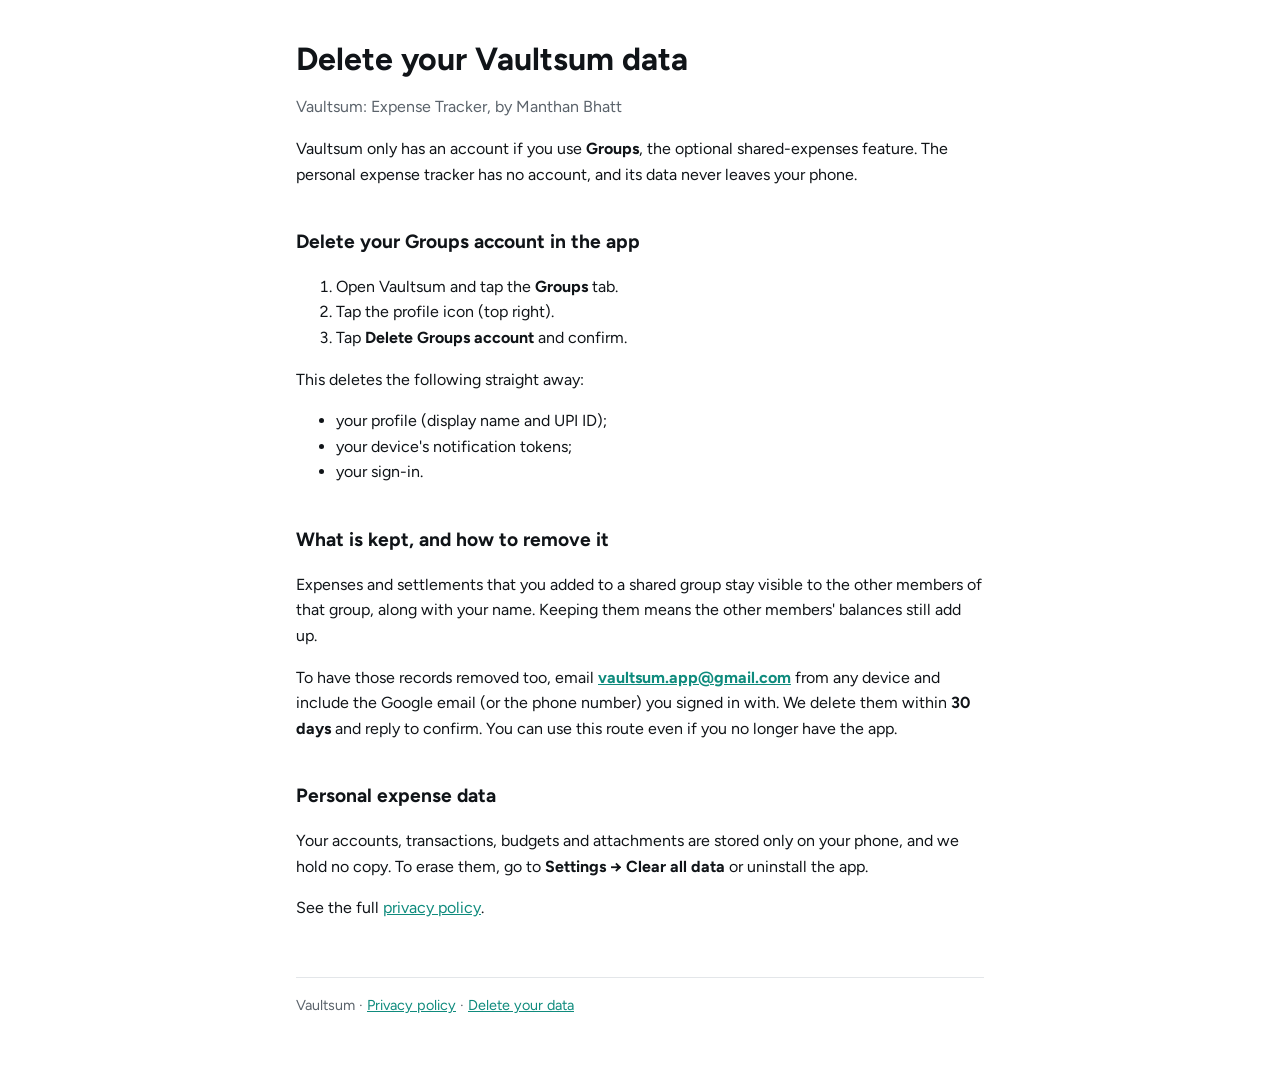
==== delete-account/index.html @ 0e84032a "Vaultsum privacy policy and account deletion pages" ====
<!doctype html>
<html lang="en">
<head>
<meta charset="utf-8">
<meta name="viewport" content="width=device-width, initial-scale=1">
<title>Delete your data · Vaultsum</title>
<link rel="preconnect" href="https://fonts.googleapis.com">
<link href="https://fonts.googleapis.com/css2?family=Figtree:wght@400;600;700&display=swap" rel="stylesheet">
<style>
  :root { --bg:#fff; --ink:#101418; --muted:#5b636b; --line:#e3e6e9; --teal:#0f8b7d; --tint:#f4f6f7; color-scheme: light dark; }
  @media (prefers-color-scheme: dark) { :root { --bg:#0f1215; --ink:#e8ebee; --muted:#9aa3ab; --line:#262c31; --teal:#4fd1bf; --tint:#171b1f; } }
  * { box-sizing: border-box; }
  body { margin:0; background:var(--bg); color:var(--ink); font:16px/1.6 Figtree, system-ui, sans-serif; }
  main { max-width:720px; margin:0 auto; padding:40px 16px 64px; }
  h1 { font-size:2rem; line-height:1.2; margin:0 0 8px; }
  h2 { font-size:1.2rem; margin:40px 0 8px; }
  p, li { color:var(--ink); }
  em { color:var(--muted); font-style:normal; }
  a { color:var(--teal); }
  code { background:var(--tint); padding:1px 5px; border-radius:6px; font-size:.92em; }
  table { width:100%; border-collapse:collapse; margin:16px 0; font-size:.95rem; display:block; overflow-x:auto; }
  th, td { text-align:left; vertical-align:top; padding:10px 12px 10px 0; border-bottom:1px solid var(--line); }
  th { color:var(--muted); font-weight:600; }
  footer { margin-top:56px; padding-top:16px; border-top:1px solid var(--line); color:var(--muted); font-size:.9rem; }
</style>
</head>
<body>
<main>
<h1>Delete your Vaultsum data</h1>
<p><em>Vaultsum: Expense Tracker, by Manthan Bhatt</em></p>
<p>Vaultsum only has an account if you use <strong>Groups</strong>, the optional shared-expenses feature.
The personal expense tracker has no account, and its data never leaves your phone.</p>
<h2>Delete your Groups account in the app</h2>
<ol>
<li>Open Vaultsum and tap the <strong>Groups</strong> tab.</li>
<li>Tap the profile icon (top right).</li>
<li>Tap <strong>Delete Groups account</strong> and confirm.</li>
</ol>
<p>This deletes the following straight away:</p>
<ul>
<li>your profile (display name and UPI ID);</li>
<li>your device&#39;s notification tokens;</li>
<li>your sign-in.</li>
</ul>
<h2>What is kept, and how to remove it</h2>
<p>Expenses and settlements that you added to a shared group stay visible to the other members of that group, along
with your name. Keeping them means the other members&#39; balances still add up.</p>
<p>To have those records removed too, email <strong><a href="mailto:vaultsum.app@gmail.com">vaultsum.app@gmail.com</a></strong> from any device and include the Google email (or the
phone number) you signed in with. We delete them within <strong>30 days</strong> and reply to confirm. You can use this route
even if you no longer have the app.</p>
<h2>Personal expense data</h2>
<p>Your accounts, transactions, budgets and attachments are stored only on your phone, and we hold no copy. To erase
them, go to <strong>Settings → Clear all data</strong> or uninstall the app.</p>
<p>See the full <a href="../privacy/">privacy policy</a>.</p>
<footer>Vaultsum · <a href="../privacy/">Privacy policy</a> · <a href="../delete-account/">Delete your data</a></footer>
</main>
</body>
</html>
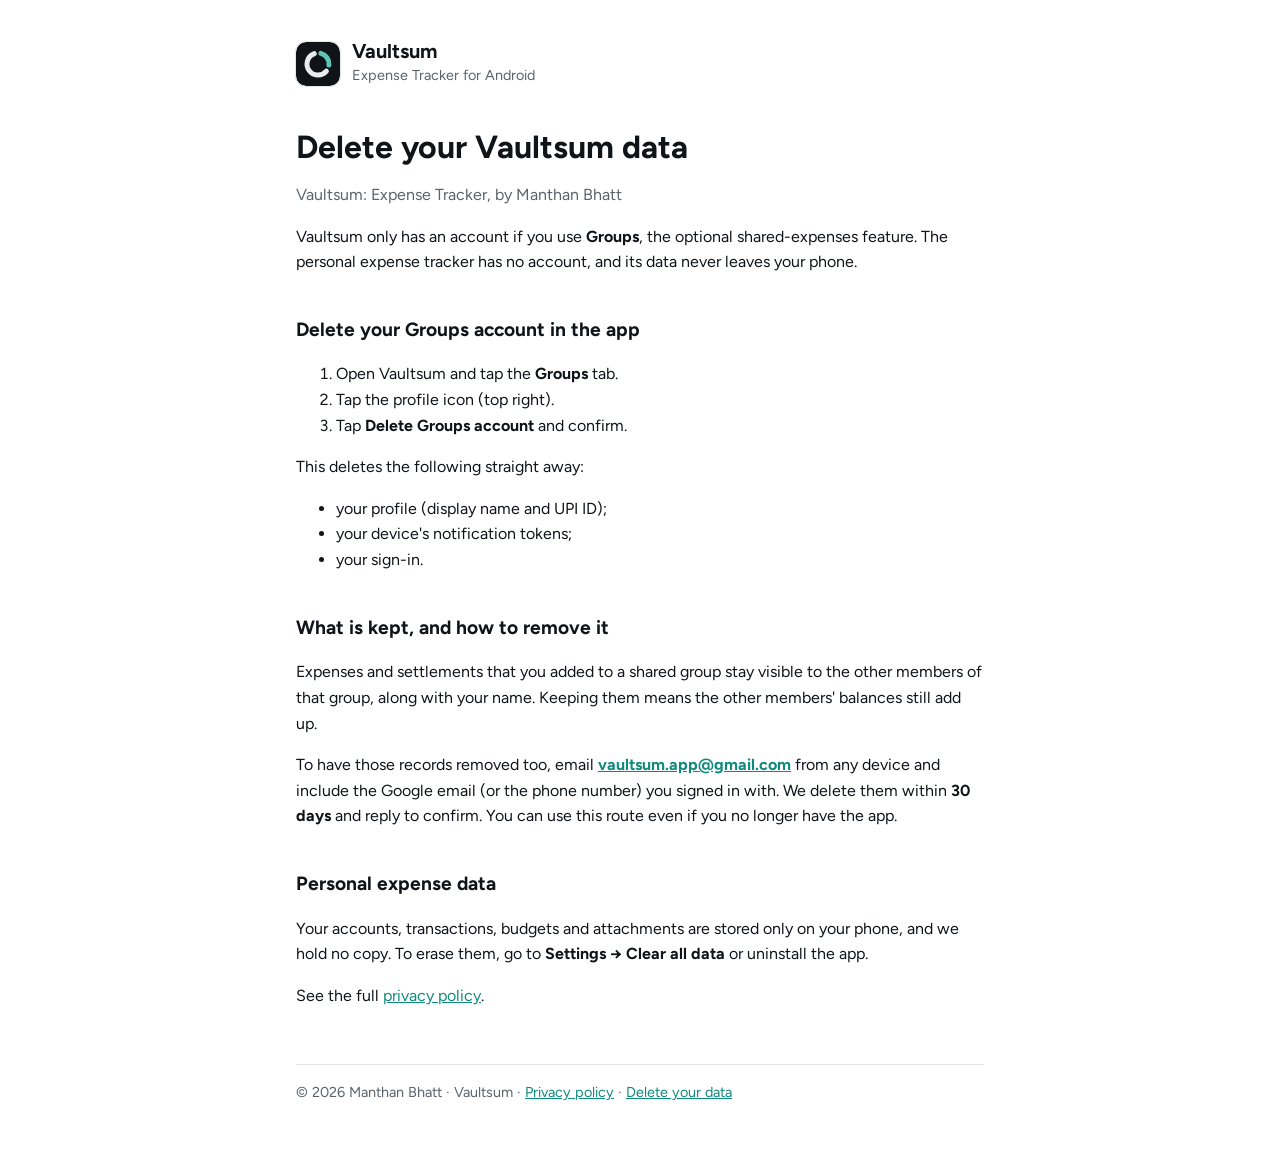
==== commit 90647654: "Add the Vaultsum logo, icons and link preview" ====
--- a/delete-account/index.html
+++ b/delete-account/index.html
@@ -4,6 +4,14 @@
 <meta charset="utf-8">
 <meta name="viewport" content="width=device-width, initial-scale=1">
 <title>Delete your data · Vaultsum</title>
+<meta name="description" content="Vaultsum is an Android expense tracker that keeps your financial data on your phone.">
+<link rel="icon" href="../icon.svg" type="image/svg+xml">
+<link rel="apple-touch-icon" href="../apple-touch-icon.png">
+<meta name="theme-color" content="#101418">
+<meta property="og:title" content="Delete your data · Vaultsum">
+<meta property="og:site_name" content="Vaultsum">
+<meta property="og:image" content="https://vaultsum.manthan.runs-on.dev/og.png">
+<meta name="twitter:card" content="summary_large_image">
 <link rel="preconnect" href="https://fonts.googleapis.com">
 <link href="https://fonts.googleapis.com/css2?family=Figtree:wght@400;600;700&display=swap" rel="stylesheet">
 <style>
@@ -21,11 +29,16 @@
   table { width:100%; border-collapse:collapse; margin:16px 0; font-size:.95rem; display:block; overflow-x:auto; }
   th, td { text-align:left; vertical-align:top; padding:10px 12px 10px 0; border-bottom:1px solid var(--line); }
   th { color:var(--muted); font-weight:600; }
+  .brand { display:flex; align-items:center; gap:12px; margin-bottom:40px; text-decoration:none; color:var(--ink); }
+  .brand img { width:44px; height:44px; border-radius:10px; box-shadow:0 0 0 1px var(--line); }
+  .brand b { display:block; font-size:1.25rem; line-height:1.1; }
+  .brand span { color:var(--muted); font-size:.9rem; }
   footer { margin-top:56px; padding-top:16px; border-top:1px solid var(--line); color:var(--muted); font-size:.9rem; }
 </style>
 </head>
 <body>
 <main>
+<a class="brand" href="../privacy/"><img src="../icon.svg" alt=""><div><b>Vaultsum</b><span>Expense Tracker for Android</span></div></a>
 <h1>Delete your Vaultsum data</h1>
 <p><em>Vaultsum: Expense Tracker, by Manthan Bhatt</em></p>
 <p>Vaultsum only has an account if you use <strong>Groups</strong>, the optional shared-expenses feature.
@@ -52,7 +65,7 @@
 <p>Your accounts, transactions, budgets and attachments are stored only on your phone, and we hold no copy. To erase
 them, go to <strong>Settings → Clear all data</strong> or uninstall the app.</p>
 <p>See the full <a href="../privacy/">privacy policy</a>.</p>
-<footer>Vaultsum · <a href="../privacy/">Privacy policy</a> · <a href="../delete-account/">Delete your data</a></footer>
+<footer>© 2026 Manthan Bhatt · Vaultsum · <a href="../privacy/">Privacy policy</a> · <a href="../delete-account/">Delete your data</a></footer>
 </main>
 </body>
 </html>
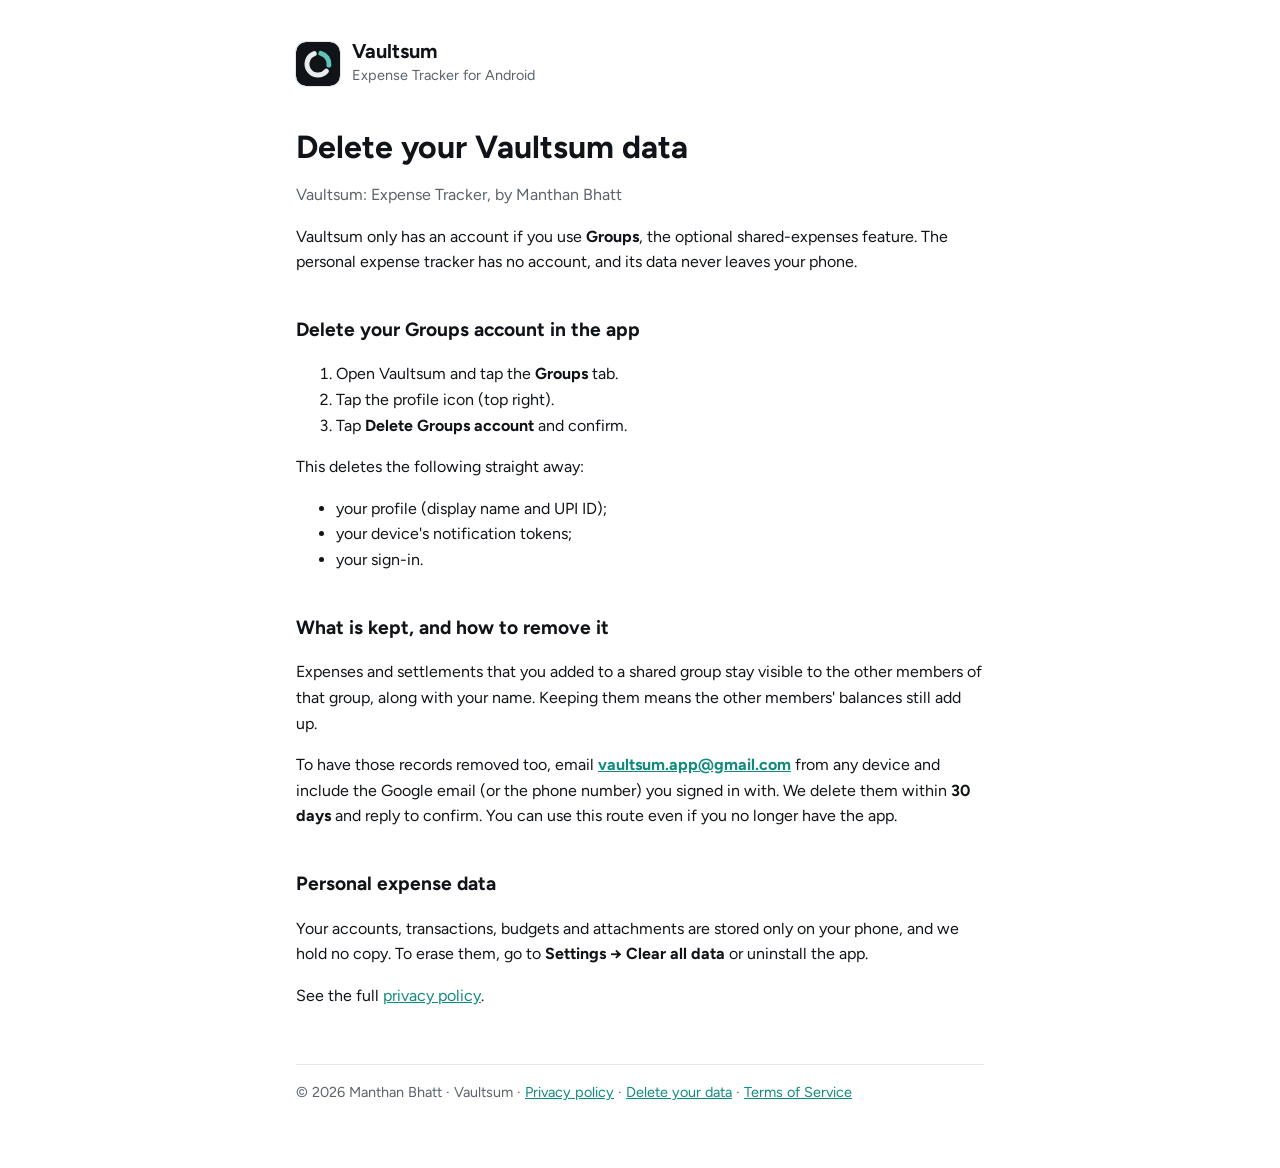
==== commit 2edf0e6e: "Live Play link, SEO pages, Terms of Service; drop UPI donation section" ====
--- a/delete-account/index.html
+++ b/delete-account/index.html
@@ -1,10 +1,10 @@
 <!doctype html>
-<html lang="en">
+<html lang="en-IN">
 <head>
 <meta charset="utf-8">
 <meta name="viewport" content="width=device-width, initial-scale=1">
 <title>Delete your data · Vaultsum</title>
-<meta name="description" content="Vaultsum is an Android expense tracker that keeps your financial data on your phone.">
+<meta name="description" content="Vaultsum is an Android expense tracker that keeps your expenses in an encrypted database on your phone.">
 <link rel="icon" href="../icon.svg" type="image/svg+xml">
 <link rel="apple-touch-icon" href="../apple-touch-icon.png">
 <meta name="theme-color" content="#101418">
@@ -13,6 +13,7 @@
 <meta property="og:image" content="https://vaultsum.manthan.runs-on.dev/og.png">
 <meta name="twitter:card" content="summary_large_image">
 <link rel="preconnect" href="https://fonts.googleapis.com">
+<link rel="preconnect" href="https://fonts.gstatic.com" crossorigin>
 <link href="https://fonts.googleapis.com/css2?family=Figtree:wght@400;600;700&display=swap" rel="stylesheet">
 <style>
   :root { --bg:#fff; --ink:#101418; --muted:#5b636b; --line:#e3e6e9; --teal:#0f8b7d; --tint:#f4f6f7; color-scheme: light dark; }
@@ -38,7 +39,7 @@
 </head>
 <body>
 <main>
-<a class="brand" href="../privacy/"><img src="../icon.svg" alt=""><div><b>Vaultsum</b><span>Expense Tracker for Android</span></div></a>
+<a class="brand" href="../"><img src="../icon.svg" alt=""><div><b>Vaultsum</b><span>Expense Tracker for Android</span></div></a>
 <h1>Delete your Vaultsum data</h1>
 <p><em>Vaultsum: Expense Tracker, by Manthan Bhatt</em></p>
 <p>Vaultsum only has an account if you use <strong>Groups</strong>, the optional shared-expenses feature.
@@ -65,7 +66,7 @@
 <p>Your accounts, transactions, budgets and attachments are stored only on your phone, and we hold no copy. To erase
 them, go to <strong>Settings → Clear all data</strong> or uninstall the app.</p>
 <p>See the full <a href="../privacy/">privacy policy</a>.</p>
-<footer>© 2026 Manthan Bhatt · Vaultsum · <a href="../privacy/">Privacy policy</a> · <a href="../delete-account/">Delete your data</a></footer>
+<footer>© 2026 Manthan Bhatt · Vaultsum · <a href="../privacy/">Privacy policy</a> · <a href="../delete-account/">Delete your data</a> · <a href="../terms/">Terms of Service</a></footer>
 </main>
 </body>
 </html>
